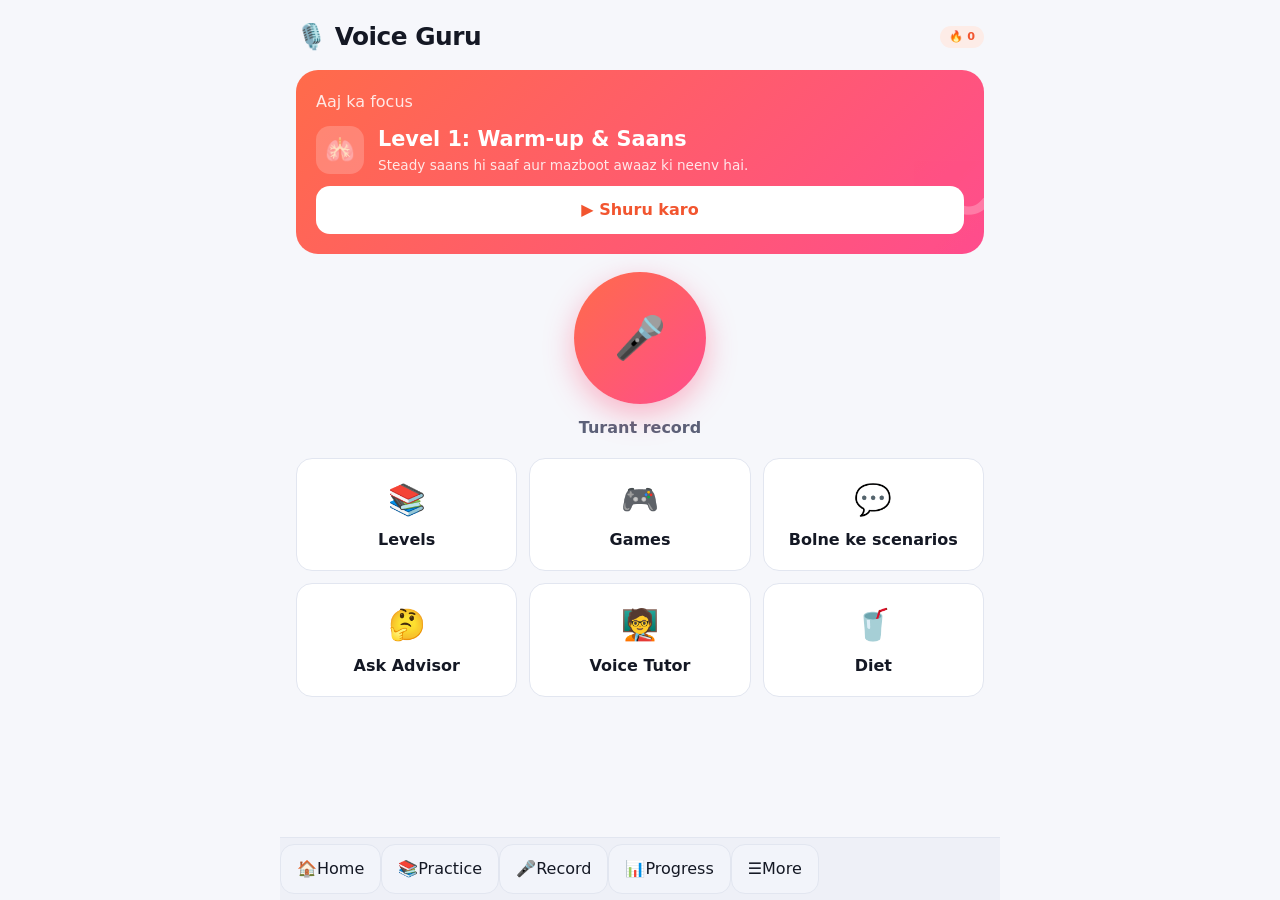
==== source/www/index.html @ aab4dc1a "Add files via upload" ====
<!doctype html>
<html lang="en">
<head>
<meta charset="utf-8">
<meta name="viewport" content="width=device-width,initial-scale=1,viewport-fit=cover">
<meta name="theme-color" content="#5b4bdb">
<title>Voice Guru</title>
<link rel="stylesheet" href="app.css">
</head>
<body>
<div id="app"></div>
<div id="toast" class="toast"></div>
<script src="audio.js"></script>
<script src="content.js"></script>
<script src="sketch.js"></script>
<script src="games.js"></script>
<script src="i18n.js"></script>
<script src="app.js"></script>
</body>
</html>
---- source/www/app.css ----
/* Voice Guru - "studio" theme. Distinct dark look, coral accent, bottom nav, big record button. */
:root{
  --bg:#0f1117; --bg2:#141824; --card:#191d2b; --card2:#20263a;
  --ink:#eef1f8; --mut:#9aa3bd; --line:#2a3145;
  --acc:#ff6b4a; --acc2:#ff4d8d; --accsoft:#2a1f24;
  --ok:#2dd4bf; --okbg:#10332f; --bad:#fb7185; --badbg:#3a1b26; --warn:#f4b740; --warnbg:#332a12;
  --grad:linear-gradient(135deg,#ff6b4a,#ff4d8d);
}
:root[data-theme=light]{
  --bg:#f6f7fb; --bg2:#eef0f7; --card:#ffffff; --card2:#f2f4fa;
  --ink:#141824; --mut:#5b6178; --line:#e2e6f0;
  --acc:#f2552f; --acc2:#e03a74; --accsoft:#fdece7;
  --ok:#0d9488; --okbg:#e4f7f3; --bad:#e11d48; --badbg:#fde8ec; --warn:#b7791f; --warnbg:#fff4dc;
  --grad:linear-gradient(135deg,#ff6b4a,#ff4d8d);
}
*{box-sizing:border-box}
html,body{margin:0}
body{background:var(--bg);color:var(--ink);font:16px/1.5 system-ui,-apple-system,"Noto Sans Devanagari",sans-serif;-webkit-tap-highlight-color:transparent}
#app{max-width:720px;margin:0 auto;padding:16px 16px 96px}
h1{font-size:1.55rem;margin:.1em 0;letter-spacing:-.02em}h2{font-size:1.2rem}h3{font-size:1.05rem}
.mut{color:var(--mut)}.small{font-size:.85rem}.center{text-align:center}
.card{background:var(--card);border:1px solid var(--line);border-radius:18px;padding:16px;margin:12px 0}
button,.btn{font:inherit;border:1px solid var(--line);background:var(--card2);color:var(--ink);border-radius:14px;padding:12px 16px;cursor:pointer;transition:transform .05s,filter .15s}
button:active{transform:scale(.97)}
.pri{background:var(--grad);border:0;color:#fff;font-weight:700;box-shadow:0 6px 20px rgba(255,77,120,.28)}
.full{display:block;width:100%;margin:10px 0;text-align:center}
.big{font-size:1.7rem;font-weight:800;letter-spacing:-.02em}.big2{font-size:1.3rem;font-weight:700}
.pri.big{padding:18px;font-size:1.15rem;border-radius:16px}
.row{display:flex;gap:10px;flex-wrap:wrap}.row>button{flex:1}
.top{display:flex;align-items:center;gap:10px;margin-bottom:12px}.top b{flex:1;font-size:1.15rem;letter-spacing:-.01em}
.ib{width:42px;height:42px;flex:none;padding:0;font-size:1.2rem;border-radius:50%}
.grid{display:grid;grid-template-columns:repeat(auto-fill,minmax(150px,1fr));gap:12px;margin-top:10px}
.grid.g2{grid-template-columns:repeat(2,1fr)}.grid.g3{grid-template-columns:repeat(3,1fr)}
.tile{display:flex;flex-direction:column;align-items:center;gap:6px;padding:18px 8px;font-weight:600;background:var(--card);border-radius:16px}
.tile .ic{font-size:1.9rem}
/* hero */
.hero{background:var(--grad);color:#fff;border:0;border-radius:22px;padding:20px;position:relative;overflow:hidden}
.hero .mut{color:rgba(255,255,255,.85)}
.hero .wave{position:absolute;right:-10px;bottom:-14px;opacity:.25;font-size:5rem}
.focus{display:flex;align-items:center;gap:14px}
.focus .num{width:48px;height:48px;border-radius:14px;background:rgba(255,255,255,.2);display:flex;align-items:center;justify-content:center;font-size:1.5rem;flex:none}
/* level cards */
.lvl{display:flex;align-items:center;gap:14px;text-align:left;width:100%;background:var(--card);border-radius:16px;padding:14px}
.lvl .ic{font-size:1.4rem;width:46px;height:46px;flex:none;display:flex;align-items:center;justify-content:center;background:var(--accsoft);border-radius:14px;color:var(--acc);font-weight:800}
.lvl.done .ic{background:var(--okbg);color:var(--ok)}.lvl.lock{opacity:.5}
.lvl .b{flex:1}
.chip{display:inline-block;font-size:.7rem;padding:3px 9px;border-radius:20px;background:var(--accsoft);color:var(--acc);font-weight:700;margin-left:6px}
.chip.ok{background:var(--okbg);color:var(--ok)}
.read{background:var(--card2);border:1px dashed var(--line)}.rtext{font-size:1.2rem;line-height:1.7;margin:8px 0;font-weight:600}
.inp{width:100%;border:1px solid var(--line);border-radius:14px;padding:12px;font:inherit;background:var(--bg2);color:var(--ink)}
textarea.inp{resize:vertical}
select.inp{width:100%;margin:6px 0 10px}
/* record button (big circular) */
.recwrap{text-align:center;margin:18px 0}
.recbig{width:132px;height:132px;border-radius:50%;background:var(--grad);border:0;color:#fff;font-size:2.6rem;box-shadow:0 10px 30px rgba(255,77,120,.4);display:inline-flex;align-items:center;justify-content:center;position:relative}
.recbig.rec{animation:recpulse 1.2s infinite}
.recbig.rec::after{content:"";position:absolute;inset:-10px;border-radius:50%;border:3px solid var(--acc);opacity:.6;animation:ring 1.2s infinite}
@keyframes recpulse{50%{filter:brightness(1.15)}}
@keyframes ring{0%{transform:scale(1);opacity:.6}100%{transform:scale(1.35);opacity:0}}
.reclabel{margin-top:12px;font-weight:600;color:var(--mut)}
/* meters */
.meters{display:flex;gap:12px;margin:12px 0}.meter{flex:1;background:var(--card);border:1px solid var(--line);border-radius:14px;padding:10px}
.ml{font-size:.78rem;color:var(--mut);font-weight:600}
.bar{height:16px;background:var(--bg2);border-radius:10px;overflow:hidden;margin:6px 0}
.bar i{display:block;height:100%;background:var(--grad);transition:width .07s;border-radius:10px}
.bar.vol i{background:linear-gradient(90deg,var(--ok),#5eead4)}
.mv{font-size:.95rem;font-weight:700;text-align:right}
.mrow{display:flex;justify-content:space-between;padding:8px 0;border-bottom:1px solid var(--line)}.mrow:last-child{border-bottom:0}
.mrow b{color:var(--acc)}
.warn{background:var(--warnbg);color:var(--warn);padding:10px 12px;border-radius:12px;font-weight:600}
.test{border-radius:12px;padding:10px 12px;margin:10px 0;font-size:.9rem}.test.ok{background:var(--okbg)}.test.bad{background:var(--badbg)}
.res{border-radius:14px;padding:12px;margin:10px 0;font-weight:800;text-align:center;font-size:1.05rem}.res.ok{background:var(--okbg);color:var(--ok)}.res.bad{background:var(--badbg);color:var(--bad)}
.intona{width:100%;max-width:100%;height:auto;background:var(--bg2);border:1px solid var(--line);border-radius:14px;margin:10px 0}
.drow{display:flex;justify-content:space-between;gap:12px;padding:9px 0;border-bottom:1px solid var(--line)}.drow:last-child{border-bottom:0}
.stat{padding:14px 6px;margin:0;text-align:center}.stat .big{font-size:1.3rem;background:var(--grad);-webkit-background-clip:text;background-clip:text;-webkit-text-fill-color:transparent}
/* breathing */
.breathe{text-align:center;margin:22px 0}
.bcircle{width:150px;height:150px;border-radius:50%;background:var(--accsoft);color:var(--acc);display:flex;align-items:center;justify-content:center;font-size:2.6rem;font-weight:800;margin:0 auto;transition:all .9s ease;border:3px solid var(--acc)}
.bcircle.in{transform:scale(1.28);background:var(--okbg);color:var(--ok);border-color:var(--ok)}
.bcircle.hold{transform:scale(1.28)}
.bcircle.out{transform:scale(.82)}
.seg{display:flex;gap:8px;margin-top:8px;background:var(--bg2);border-radius:14px;padding:4px}
.seg button{flex:1;padding:9px;border:0;background:transparent}.seg .on{background:var(--grad);color:#fff;border-radius:11px}
.skbox{text-align:center;margin:12px 0;background:var(--bg2);border-radius:14px;padding:12px}
.vgsk{width:100%;max-width:300px;height:auto;color:var(--ink)}
.vgimg{width:100%;max-width:300px;height:auto;border-radius:12px}
.ov{position:fixed;inset:0;background:rgba(0,0,0,.6);display:flex;align-items:flex-end;justify-content:center;z-index:50;backdrop-filter:blur(2px)}
.sheet{background:var(--card);border-radius:20px 20px 0 0;padding:20px;width:100%;max-width:720px;border-top:1px solid var(--line)}
.best{border:2px solid var(--acc)}
.toast{position:fixed;left:50%;bottom:86px;transform:translateX(-50%) translateY(20px);background:var(--ink);color:var(--bg);padding:12px 20px;border-radius:24px;opacity:0;transition:.2s;pointer-events:none;z-index:60;font-weight:600;max-width:90%;text-align:center}
.toast.show{opacity:1;transform:translateX(-50%) translateY(0)}
a{color:var(--acc)}
/* bottom nav */
.bnav{position:fixed;left:0;right:0;bottom:0;background:var(--bg2);border-top:1px solid var(--line);display:flex;z-index:40;padding:6px 0 max(6px,env(safe-area-inset-bottom));max-width:720px;margin:0 auto}
.bnav a{flex:1;text-align:center;color:var(--mut);text-decoration:none;font-size:.72rem;font-weight:600;padding:4px 0;border:0;background:none;display:flex;flex-direction:column;align-items:center;gap:3px}
.bnav a .ic{font-size:1.3rem;line-height:1}
.bnav a.on{color:var(--acc)}
.bnav a.rec .ic{background:var(--grad);color:#fff;width:46px;height:46px;border-radius:50%;display:flex;align-items:center;justify-content:center;margin-top:-18px;box-shadow:0 6px 16px rgba(255,77,120,.4);font-size:1.4rem}
/* auto theme follows the system when not forced */
@media (prefers-color-scheme:light){
  :root:not([data-theme=dark]){
    --bg:#f6f7fb;--bg2:#eef0f7;--card:#ffffff;--card2:#f2f4fa;
    --ink:#141824;--mut:#5b6178;--line:#e2e6f0;
    --acc:#f2552f;--acc2:#e03a74;--accsoft:#fdece7;
    --ok:#0d9488;--okbg:#e4f7f3;--bad:#e11d48;--badbg:#fde8ec;--warn:#b7791f;--warnbg:#fff4dc;
  }
}
.vgwrap{display:flex;justify-content:center;margin:8px 0}
.vgcanvas{width:100%;max-width:340px;height:auto;background:var(--bg2);border:1px solid var(--line);border-radius:16px;touch-action:none}
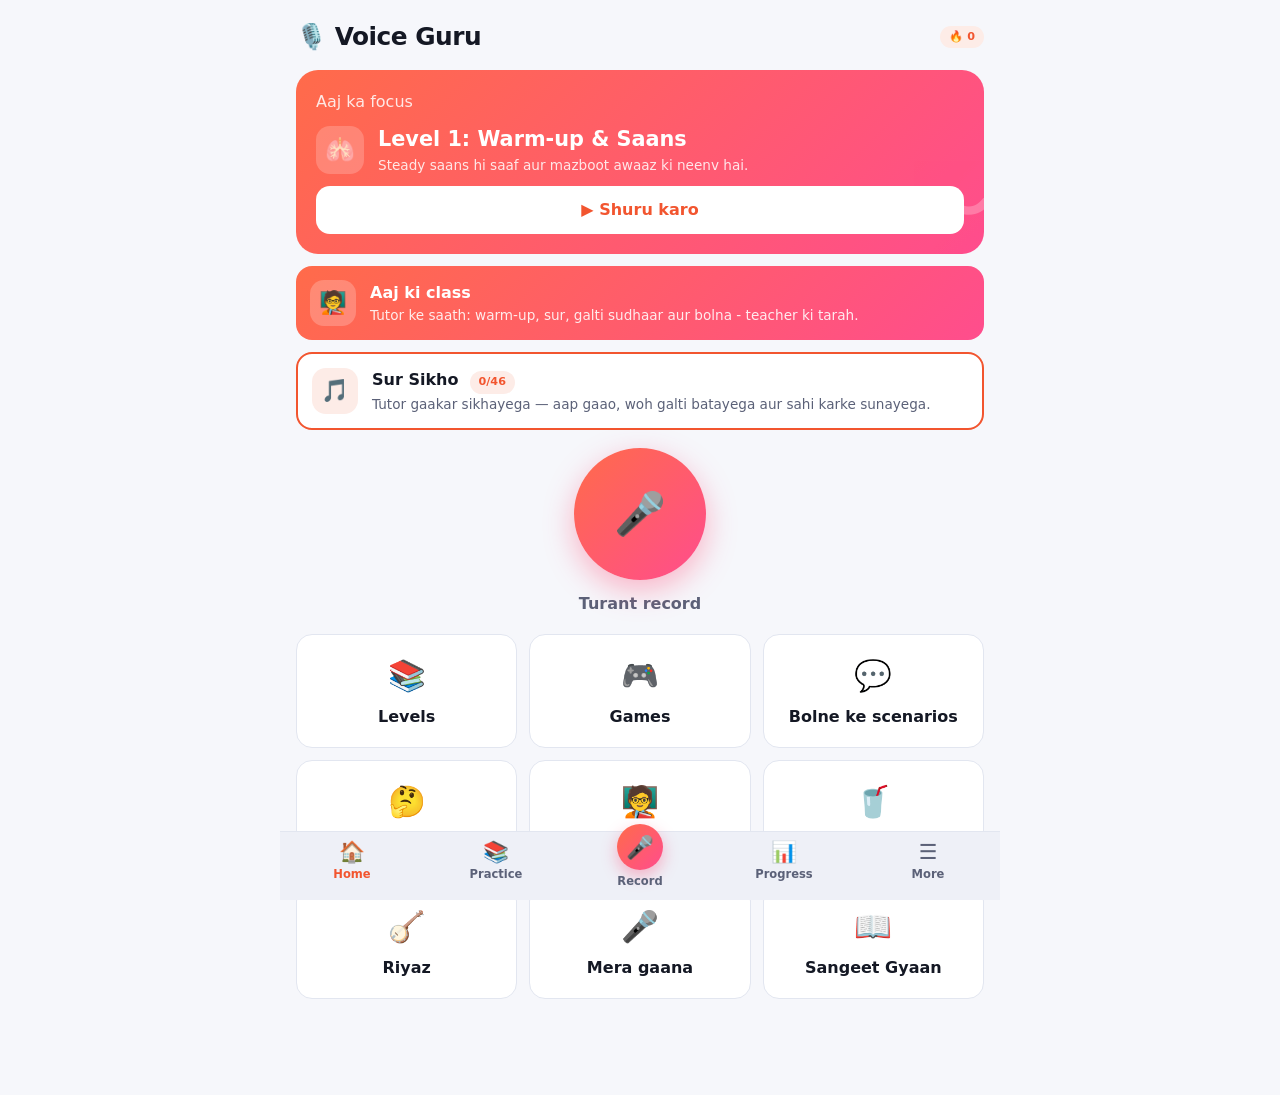
==== commit 6940cbce: "Add files via upload" ====
--- a/source/www/index.html
+++ b/source/www/index.html
@@ -10,10 +10,13 @@
 <body>
 <div id="app"></div>
 <div id="toast" class="toast"></div>
+<div id="abar" class="abar" style="display:none"><span id="abtxt">🗣️</span><button id="abpause" onclick="VG.abPause()">⏸</button><button id="abstop" onclick="VG.abStop()">⏹</button></div>
 <script src="audio.js"></script>
 <script src="content.js"></script>
 <script src="sketch.js"></script>
 <script src="games.js"></script>
+<script src="tutor.js"></script>
+<script src="music.js"></script>
 <script src="i18n.js"></script>
 <script src="app.js"></script>
 </body>
--- a/source/www/app.css
+++ b/source/www/app.css
@@ -92,10 +92,10 @@
 a{color:var(--acc)}
 /* bottom nav */
 .bnav{position:fixed;left:0;right:0;bottom:0;background:var(--bg2);border-top:1px solid var(--line);display:flex;z-index:40;padding:6px 0 max(6px,env(safe-area-inset-bottom));max-width:720px;margin:0 auto}
-.bnav a{flex:1;text-align:center;color:var(--mut);text-decoration:none;font-size:.72rem;font-weight:600;padding:4px 0;border:0;background:none;display:flex;flex-direction:column;align-items:center;gap:3px}
-.bnav a .ic{font-size:1.3rem;line-height:1}
-.bnav a.on{color:var(--acc)}
-.bnav a.rec .ic{background:var(--grad);color:#fff;width:46px;height:46px;border-radius:50%;display:flex;align-items:center;justify-content:center;margin-top:-18px;box-shadow:0 6px 16px rgba(255,77,120,.4);font-size:1.4rem}
+.bnav a,.bnav button{flex:1;min-width:0;text-align:center;color:var(--mut);text-decoration:none;font-size:.72rem;font-weight:600;padding:4px 0;border:0;border-radius:0;background:none;box-shadow:none;display:flex;flex-direction:column;align-items:center;gap:3px}
+.bnav a .ic,.bnav button .ic{font-size:1.3rem;line-height:1}
+.bnav a.on,.bnav button.on{color:var(--acc)}
+.bnav a.rec .ic,.bnav button.rec .ic{background:var(--grad);color:#fff;width:46px;height:46px;border-radius:50%;display:flex;align-items:center;justify-content:center;margin-top:-18px;box-shadow:0 6px 16px rgba(255,77,120,.4);font-size:1.4rem}
 /* auto theme follows the system when not forced */
 @media (prefers-color-scheme:light){
   :root:not([data-theme=dark]){
@@ -105,5 +105,73 @@
     --ok:#0d9488;--okbg:#e4f7f3;--bad:#e11d48;--badbg:#fde8ec;--warn:#b7791f;--warnbg:#fff4dc;
   }
 }
+/* voice tutor */
+.tutorbox{border:2px solid var(--acc);background:var(--accsoft)}
+.tbhead{display:flex;align-items:center;gap:8px;margin-bottom:6px}
+.tbic{font-size:1.5rem;width:40px;height:40px;border-radius:50%;background:var(--grad);display:flex;align-items:center;justify-content:center;flex:none}
+.tbtext{font-size:1.05rem;font-weight:600;line-height:1.5;min-height:1.5em}
+.cue{display:flex;flex-wrap:wrap;gap:8px;justify-content:center;margin:10px 0}
+.notes{display:flex;flex-wrap:wrap;gap:6px;margin-top:6px}
+.nchip{display:inline-block;padding:8px 14px;border-radius:12px;background:var(--card2);border:1px solid var(--line);font-weight:800;transition:all .12s}
+.nchip.on{background:var(--grad);color:#fff;border-color:transparent;transform:scale(1.15)}
+.tutorfb{border:2px solid var(--acc)}
+.mist{display:flex;align-items:center;gap:10px;padding:9px 6px;border-bottom:1px solid var(--line);border-radius:10px}
+.mist:last-child{border-bottom:0}.mist span{flex:1}
+.mist.on{background:var(--warnbg)}
+.singcard{border:2px solid var(--acc)}
 .vgwrap{display:flex;justify-content:center;margin:8px 0}
 .vgcanvas{width:100%;max-width:340px;height:auto;background:var(--bg2);border:1px solid var(--line);border-radius:16px;touch-action:none}
+.mtabs{margin:4px 0 6px}
+.tbtag{margin:0 0 6px;display:inline-block}
+.scorebig{font-size:1.6rem;font-weight:900;background:var(--grad);-webkit-background-clip:text;background-clip:text;-webkit-text-fill-color:transparent}
+.scorebig small{font-size:.8rem;-webkit-text-fill-color:var(--mut)}
+.classcard{background:var(--grad);color:#fff;border:0}.classcard .mut{color:rgba(255,255,255,.88)}.classcard .ic{background:rgba(255,255,255,.22);color:#fff}
+.vrow{display:flex;justify-content:space-between;align-items:center;gap:8px;width:100%;text-align:left;margin:6px 0;padding:10px 12px}
+.vrow.on{border:2px solid var(--acc);background:var(--accsoft)}
+.vrow small{display:block;font-size:.7rem;word-break:break-all}
+/* singer screens */
+.sech{margin:18px 0 2px;display:flex;align-items:center;gap:8px}
+.nchip.long{padding-left:22px;padding-right:22px}
+.tanchip{cursor:pointer;border:1px solid var(--line);font-size:.8rem;padding:6px 12px}
+.beats{display:flex;flex-wrap:wrap;gap:6px;justify-content:center;margin:8px 0}
+.bt{display:flex;flex-direction:column;align-items:center;min-width:38px;padding:4px 3px;border-radius:10px;background:var(--card2);border:1px solid var(--line);font-size:.72rem;line-height:1.2;transition:transform .08s}
+.bt small{color:var(--acc);font-weight:800;font-size:.68rem}.bt b{font-size:.95rem}.bt i{font-style:normal;color:var(--mut)}.bt em{font-style:normal;font-weight:700;color:var(--ink)}
+.bt.sam{border-color:var(--acc)}.bt.khali{opacity:.75;border-style:dashed}
+.bt.on{background:var(--grad);color:#fff;transform:scale(1.12)}.bt.on i,.bt.on em,.bt.on small{color:#fff}
+.bt.good{background:var(--okbg);border-color:var(--ok)}.bt.off{background:var(--warnbg);border-color:var(--warn)}.bt.miss{background:var(--badbg);border-color:var(--bad)}
+.beats.small .bt{min-width:34px}
+.cue.yourturn .beats{outline:2px solid var(--ok);outline-offset:4px;border-radius:12px}
+.tuner{text-align:center}
+.tnote{font-size:3.4rem;font-weight:900;line-height:1.1;margin:6px 0;color:var(--mut)}
+.tnote.ok{color:var(--ok)}.tnote.off{color:var(--bad)}
+.tsub{color:var(--mut);font-weight:600;min-height:1.3em}
+.tbar{position:relative;height:14px;background:var(--bg2);border-radius:8px;margin:12px 4px}
+.tbar b{position:absolute;left:40%;width:20%;top:0;bottom:0;background:var(--okbg);border-radius:6px}
+.tbar i{position:absolute;top:-4px;width:6px;height:22px;margin-left:-3px;left:50%;background:var(--acc);border-radius:3px;transition:left .08s}
+.rangebar{position:relative;height:16px;background:var(--bg2);border-radius:8px;margin:12px 0 4px}
+.rangebar i{position:absolute;top:0;bottom:0;background:var(--grad);border-radius:8px}
+.dtabs{display:flex;gap:6px;overflow-x:auto;padding-bottom:6px;margin-bottom:6px;-webkit-overflow-scrolling:touch}
+.dtabs button{flex:none;padding:8px 12px;font-size:.82rem;border-radius:20px}
+.dtabs button.on{background:var(--grad);color:#fff;border:0}
+.recipe .rrow{padding:6px 0;border-bottom:1px solid var(--line)}.recipe .rrow:last-child{border-bottom:0}
+.recipe .rrow p{margin:2px 0 0}.recipe .rrow.warn{background:var(--warnbg);border-radius:10px;padding:8px 10px;margin-top:6px}
+.doctor{border:2px solid var(--bad)}
+ul{padding-left:20px}li{margin:4px 0}
+input[type=range]{accent-color:var(--acc);height:28px}
+/* games */
+.coin{background:#fef3c7;color:#92400e;font-weight:800}
+.ggrid{display:grid;grid-template-columns:repeat(3,1fr);gap:10px;margin:8px 0}
+.gcard{position:relative;display:flex;flex-direction:column;align-items:center;gap:2px;padding:12px 4px 14px;border-radius:16px;background:var(--card);overflow:hidden;text-align:center}
+.gcard .gic{font-size:2rem;line-height:1.2}.gcard b{font-size:.78rem;line-height:1.2}.gcard small{color:var(--mut);font-size:.7rem}
+.gcard i{position:absolute;left:0;bottom:0;height:4px;background:var(--grad)}
+.gcard.sel{border:2px solid var(--acc);background:var(--accsoft)}
+.lvgrid{display:grid;grid-template-columns:repeat(5,1fr);gap:8px;margin:10px 0}
+.lvbtn{display:flex;flex-direction:column;align-items:center;padding:10px 2px;border-radius:14px}
+.lvbtn b{font-size:1.2rem}.lvbtn small{color:#f59e0b;font-size:.68rem;letter-spacing:-1px}
+.lvbtn.done{background:var(--okbg);border-color:var(--ok)}.lvbtn.lock{opacity:.45}
+.bigstars{font-size:2.6rem;color:#f59e0b;letter-spacing:4px}
+/* global audio bar */
+.abar{position:fixed;left:50%;transform:translateX(-50%);bottom:76px;z-index:55;display:flex;align-items:center;gap:8px;background:var(--ink);color:var(--bg);padding:6px 6px 6px 14px;border-radius:30px;box-shadow:0 6px 20px rgba(0,0,0,.3);max-width:94%}
+.abar span{font-weight:700;font-size:.85rem;white-space:nowrap;overflow:hidden;text-overflow:ellipsis}
+.abar button{padding:8px 12px;border-radius:20px;border:0;background:var(--grad);color:#fff;font-weight:700;font-size:.85rem;white-space:nowrap}
+.abar #abstop{background:var(--bad)}
